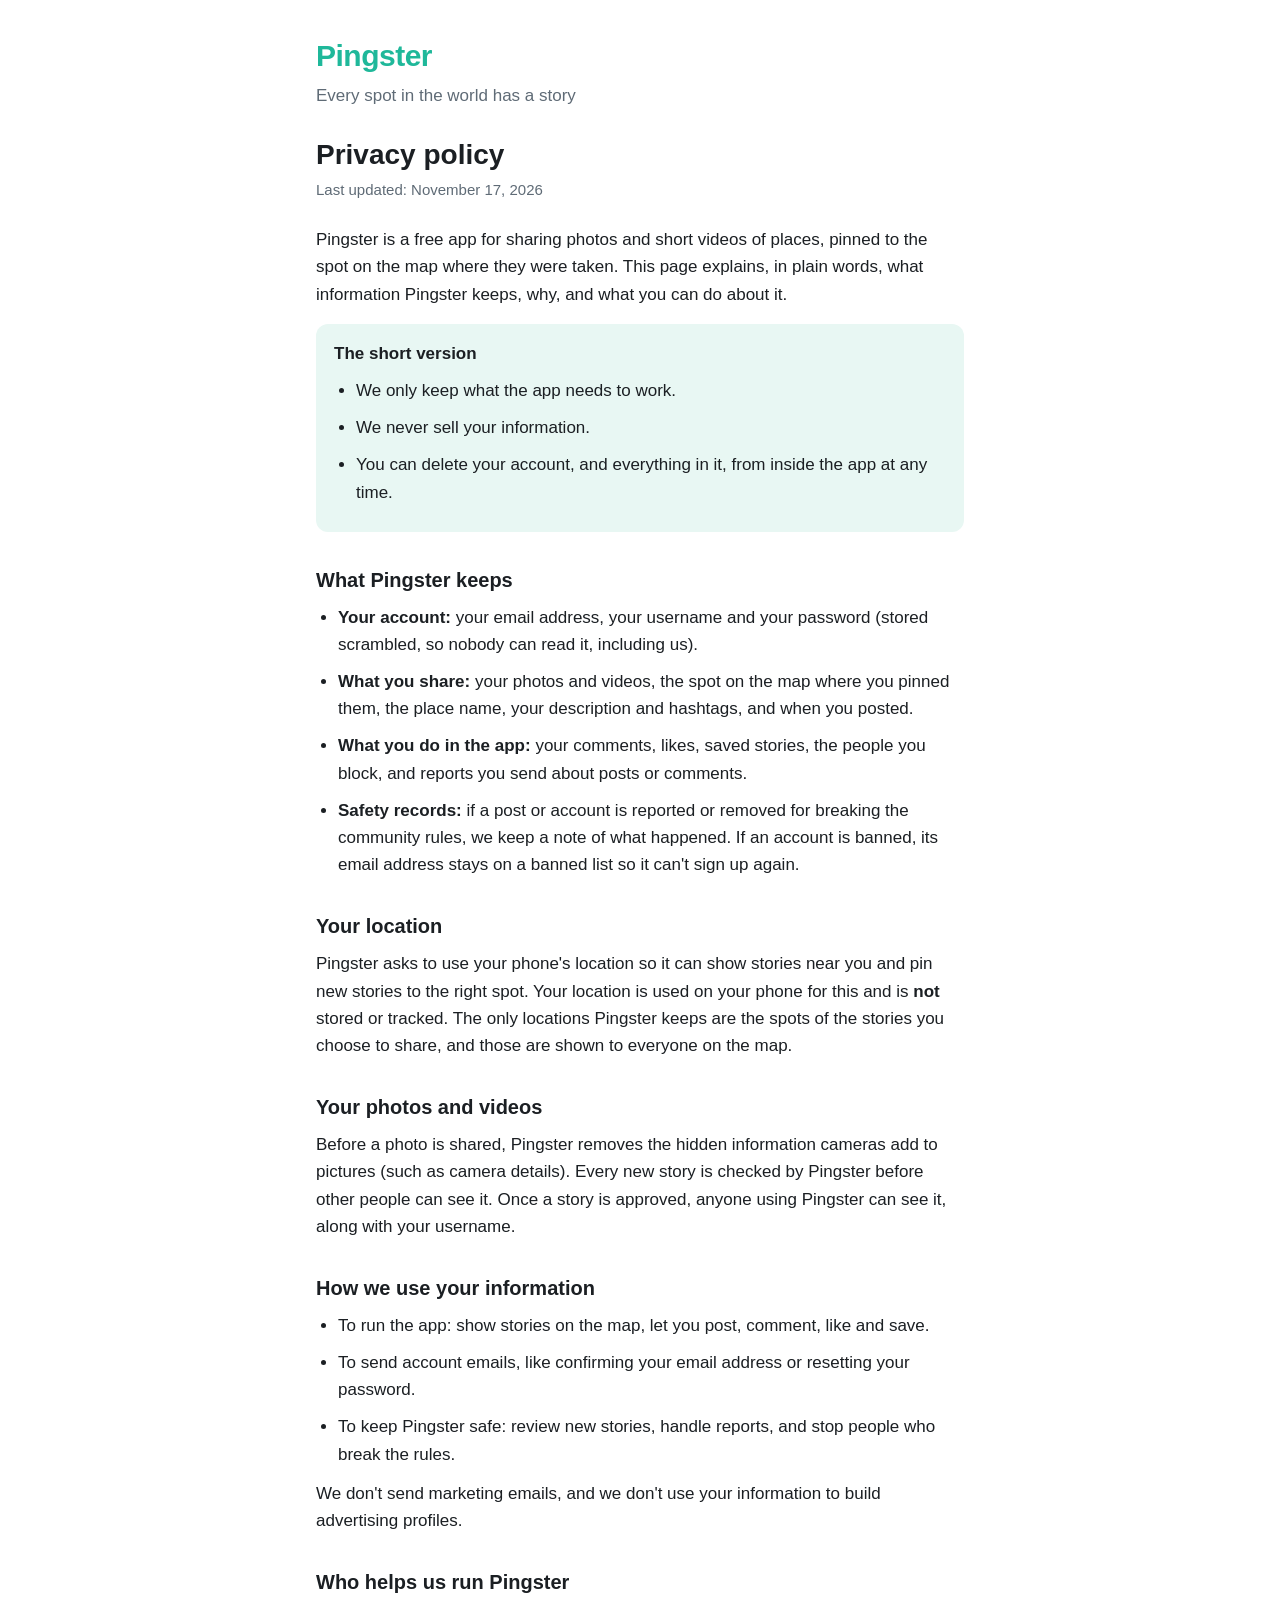
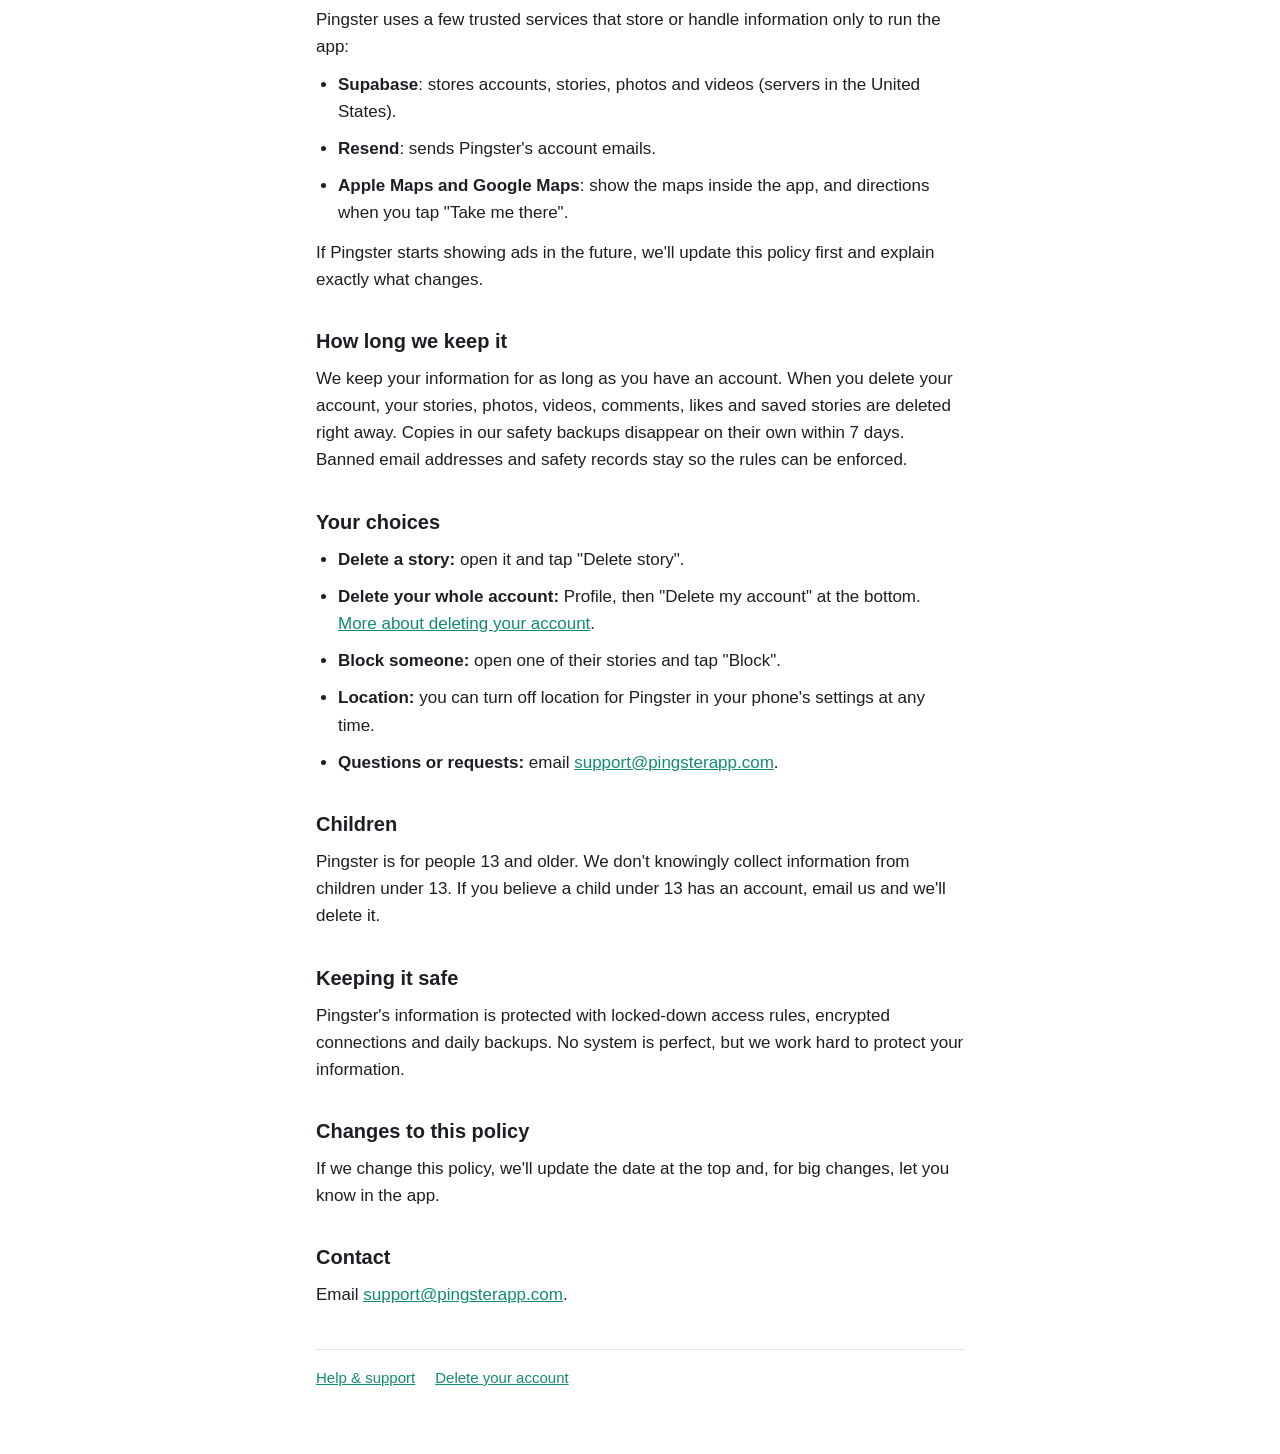
==== privacy.html @ 83fe6b77 "Delete my account (app + database), privacy policy, support and delete-account pages Co-Authored-By:" ====
<!doctype html>
<html lang="en">
<head>
  <meta charset="utf-8">
  <meta name="viewport" content="width=device-width, initial-scale=1">
  <title>Pingster privacy policy</title>
  <link rel="stylesheet" href="pages.css">
</head>
<body>
  <main>
    <a class="logo" href="index.html">Pingster</a>
    <p class="tagline">Every spot in the world has a story</p>

    <h1>Privacy policy</h1>
    <p class="updated">Last updated: November 17, 2026</p>

    <p>
      Pingster is a free app for sharing photos and short videos of places, pinned to the spot on the
      map where they were taken. This page explains, in plain words, what information Pingster
      keeps, why, and what you can do about it.
    </p>

    <div class="box">
      <p><strong>The short version</strong></p>
      <ul>
        <li>We only keep what the app needs to work.</li>
        <li>We never sell your information.</li>
        <li>You can delete your account, and everything in it, from inside the app at any time.</li>
      </ul>
    </div>

    <h2>What Pingster keeps</h2>
    <ul>
      <li><strong>Your account:</strong> your email address, your username and your password (stored scrambled, so nobody can read it, including us).</li>
      <li><strong>What you share:</strong> your photos and videos, the spot on the map where you pinned them, the place name, your description and hashtags, and when you posted.</li>
      <li><strong>What you do in the app:</strong> your comments, likes, saved stories, the people you block, and reports you send about posts or comments.</li>
      <li><strong>Safety records:</strong> if a post or account is reported or removed for breaking the community rules, we keep a note of what happened. If an account is banned, its email address stays on a banned list so it can't sign up again.</li>
    </ul>

    <h2>Your location</h2>
    <p>
      Pingster asks to use your phone's location so it can show stories near you and pin new stories
      to the right spot. Your location is used on your phone for this and is <strong>not</strong>
      stored or tracked. The only locations Pingster keeps are the spots of the stories you choose to
      share, and those are shown to everyone on the map.
    </p>

    <h2>Your photos and videos</h2>
    <p>
      Before a photo is shared, Pingster removes the hidden information cameras add to pictures
      (such as camera details). Every new story is checked by Pingster before other people can see it.
      Once a story is approved, anyone using Pingster can see it, along with your username.
    </p>

    <h2>How we use your information</h2>
    <ul>
      <li>To run the app: show stories on the map, let you post, comment, like and save.</li>
      <li>To send account emails, like confirming your email address or resetting your password.</li>
      <li>To keep Pingster safe: review new stories, handle reports, and stop people who break the rules.</li>
    </ul>
    <p>We don't send marketing emails, and we don't use your information to build advertising profiles.</p>

    <h2>Who helps us run Pingster</h2>
    <p>Pingster uses a few trusted services that store or handle information only to run the app:</p>
    <ul>
      <li><strong>Supabase</strong>: stores accounts, stories, photos and videos (servers in the United States).</li>
      <li><strong>Resend</strong>: sends Pingster's account emails.</li>
      <li><strong>Apple Maps and Google Maps</strong>: show the maps inside the app, and directions when you tap "Take me there".</li>
    </ul>
    <p>
      If Pingster starts showing ads in the future, we'll update this policy first and explain
      exactly what changes.
    </p>

    <h2>How long we keep it</h2>
    <p>
      We keep your information for as long as you have an account. When you delete your account,
      your stories, photos, videos, comments, likes and saved stories are deleted right away. Copies
      in our safety backups disappear on their own within 7 days. Banned email addresses and
      safety records stay so the rules can be enforced.
    </p>

    <h2>Your choices</h2>
    <ul>
      <li><strong>Delete a story:</strong> open it and tap "Delete story".</li>
      <li><strong>Delete your whole account:</strong> Profile, then "Delete my account" at the bottom. <a href="delete-account.html">More about deleting your account</a>.</li>
      <li><strong>Block someone:</strong> open one of their stories and tap "Block".</li>
      <li><strong>Location:</strong> you can turn off location for Pingster in your phone's settings at any time.</li>
      <li><strong>Questions or requests:</strong> email <a href="mailto:support@pingsterapp.com">support@pingsterapp.com</a>.</li>
    </ul>

    <h2>Children</h2>
    <p>
      Pingster is for people 13 and older. We don't knowingly collect information from children under 13.
      If you believe a child under 13 has an account, email us and we'll delete it.
    </p>

    <h2>Keeping it safe</h2>
    <p>
      Pingster's information is protected with locked-down access rules, encrypted connections and
      daily backups. No system is perfect, but we work hard to protect your information.
    </p>

    <h2>Changes to this policy</h2>
    <p>If we change this policy, we'll update the date at the top and, for big changes, let you know in the app.</p>

    <h2>Contact</h2>
    <p>Email <a href="mailto:support@pingsterapp.com">support@pingsterapp.com</a>.</p>

    <nav>
      <a href="support.html">Help &amp; support</a>
      <a href="delete-account.html">Delete your account</a>
    </nav>
  </main>
</body>
</html>
---- pages.css ----
/* Shared look for Pingster's reading pages (privacy, support, delete account). */
:root {
  --brand: #1FB89A; --brand-dark: #138A73; --brand-light: #E8F7F3; --border: #DDE3E8;
  --text: #1B1F23; --muted: #5F6B76; --bg: #FFFFFF; --danger: #C62828;
}
@media (prefers-color-scheme: dark) {
  :root { --text: #EEF2F4; --muted: #A9B4BD; --bg: #121619; --brand-light: #16302A; --brand-dark: #5FD6BC; --danger: #FF8A80; --border: #3A444C; }
}
* { box-sizing: border-box; }
body {
  margin: 0; background: var(--bg); color: var(--text);
  font: 17px/1.6 -apple-system, BlinkMacSystemFont, "Segoe UI", Roboto, sans-serif;
}
main { max-width: 680px; margin: 0 auto; padding: 32px 16px 64px; }
.logo { font-size: 30px; font-weight: 800; color: var(--brand); letter-spacing: -0.5px; margin: 0; text-decoration: none; }
.tagline { color: var(--muted); margin: 2px 0 28px; }
h1 { font-size: 28px; line-height: 1.25; margin: 0 0 6px; }
h2 { font-size: 20px; margin: 32px 0 8px; }
p, li { margin: 0 0 10px; }
ul, ol { padding-left: 22px; margin: 0 0 12px; }
a { color: var(--brand-dark); }
.updated { color: var(--muted); font-size: 15px; margin-bottom: 24px; }
.box { background: var(--brand-light); border-radius: 12px; padding: 16px 18px; margin: 16px 0; }
.box p:last-child, .box ul:last-child, .box ol:last-child { margin-bottom: 0; }
.warn { color: var(--danger); font-weight: 700; }
nav { margin-top: 40px; padding-top: 16px; border-top: 1px solid var(--border); display: flex; flex-wrap: wrap; gap: 8px 20px; font-size: 15px; }
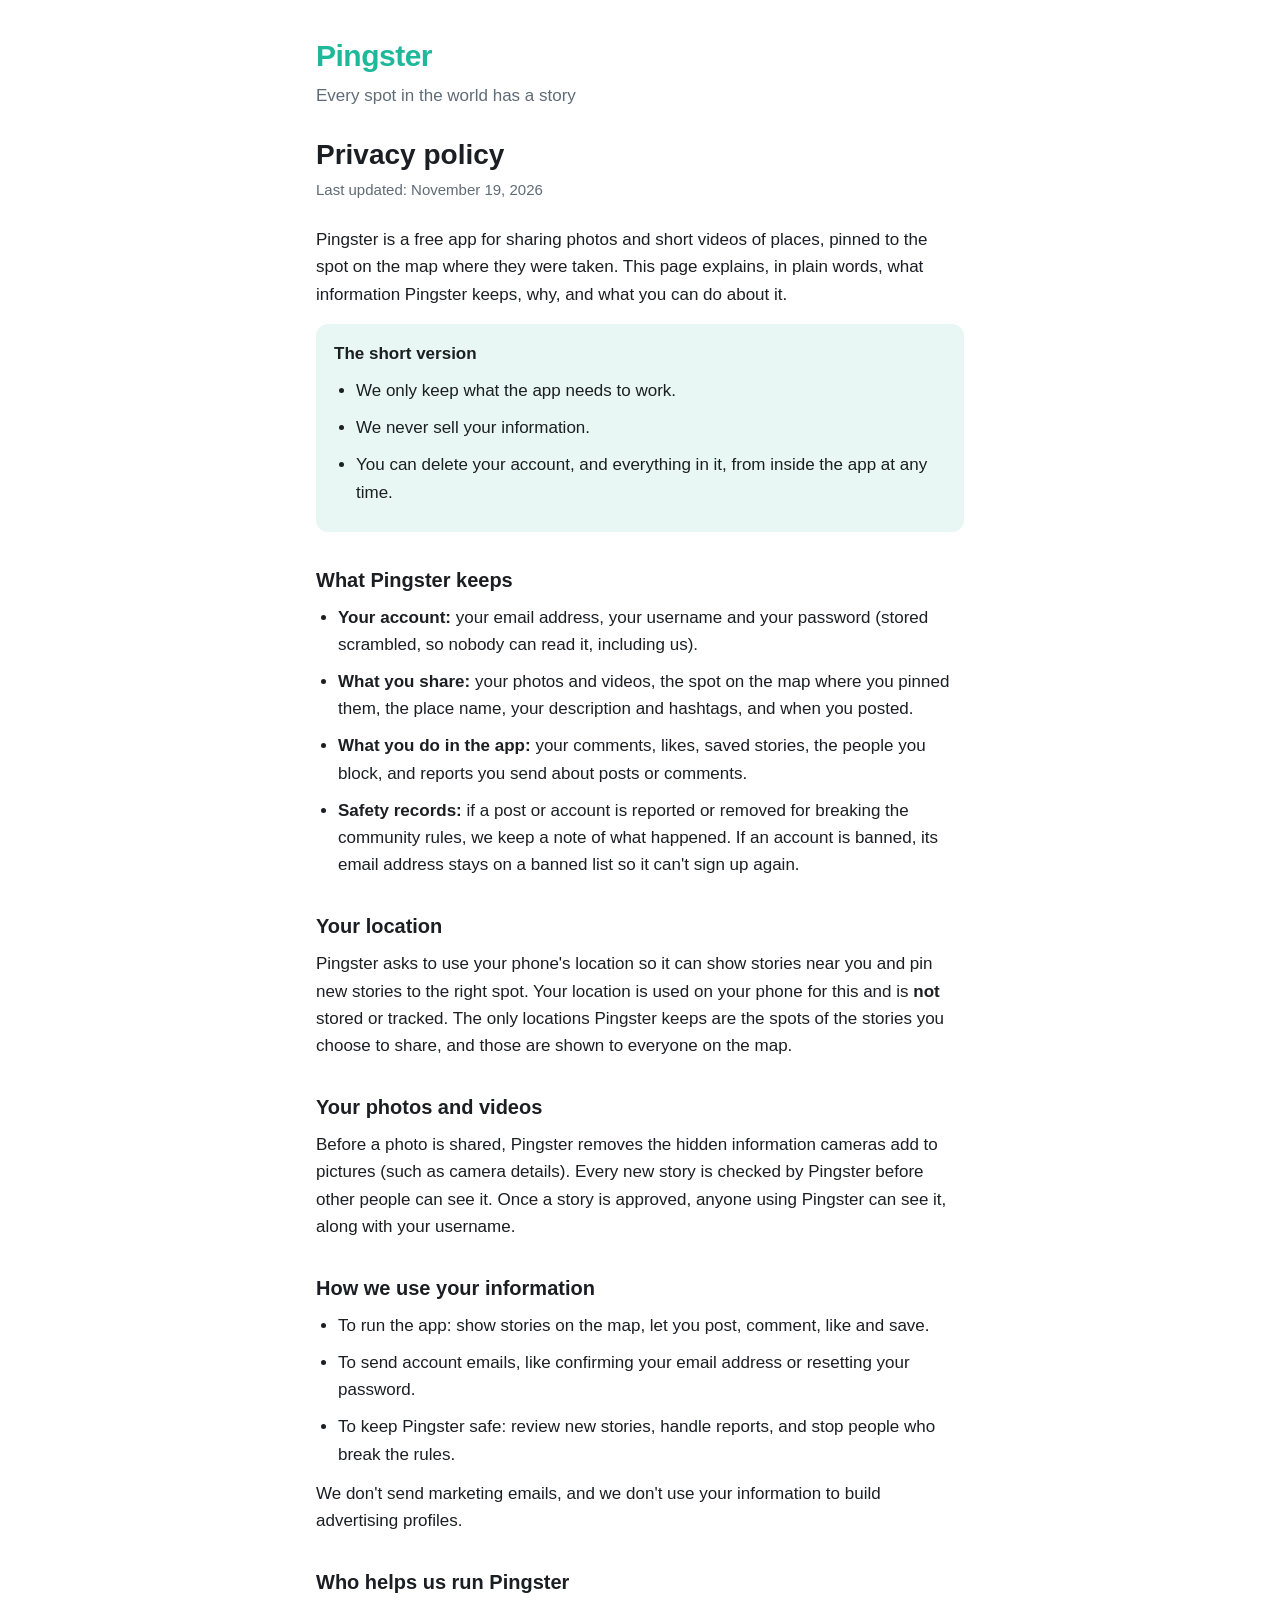
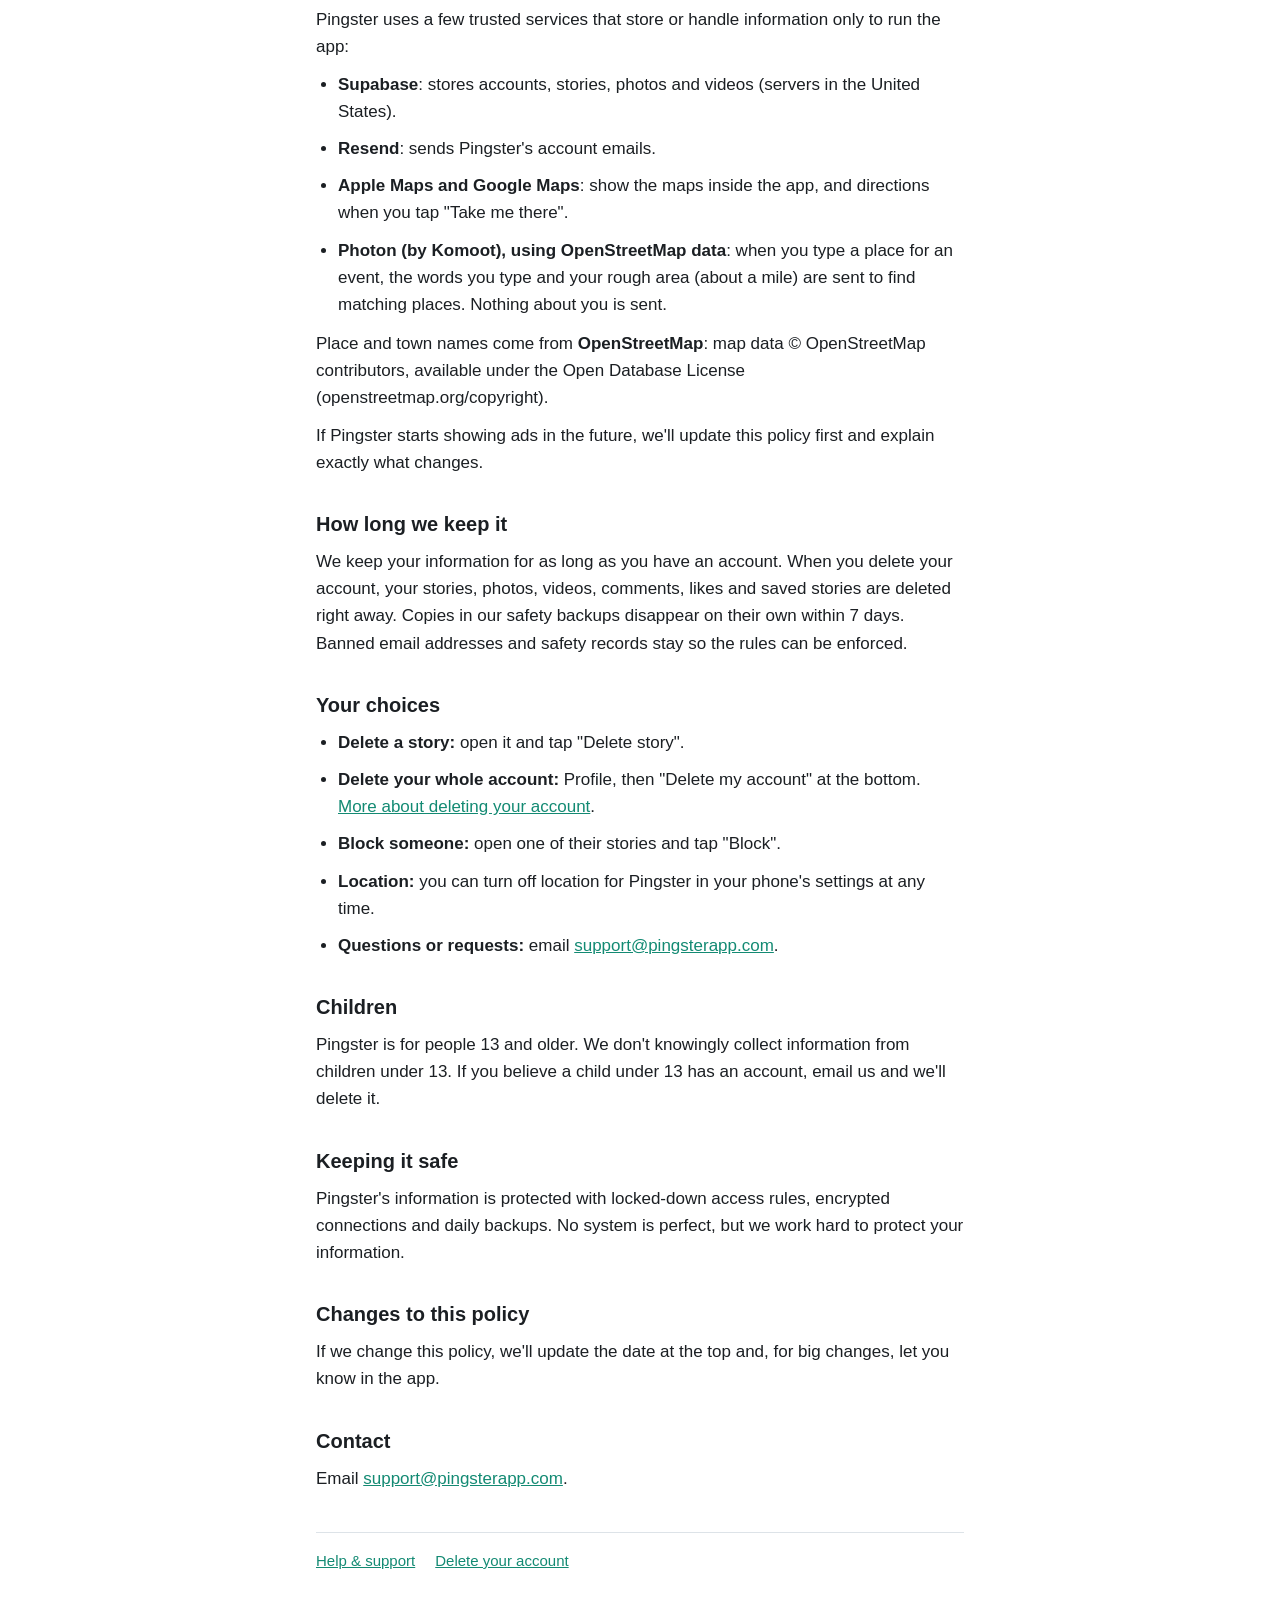
==== commit ae279400: "Events: place search with suggestions (Photon/OpenStreetMap) + Found: check; OpenStreetMap credit in" ====
--- a/privacy.html
+++ b/privacy.html
@@ -12,7 +12,7 @@
     <p class="tagline">Every spot in the world has a story</p>
 
     <h1>Privacy policy</h1>
-    <p class="updated">Last updated: November 17, 2026</p>
+    <p class="updated">Last updated: November 19, 2026</p>
 
     <p>
       Pingster is a free app for sharing photos and short videos of places, pinned to the spot on the
@@ -66,7 +66,12 @@
       <li><strong>Supabase</strong>: stores accounts, stories, photos and videos (servers in the United States).</li>
       <li><strong>Resend</strong>: sends Pingster's account emails.</li>
       <li><strong>Apple Maps and Google Maps</strong>: show the maps inside the app, and directions when you tap "Take me there".</li>
+      <li><strong>Photon (by Komoot), using OpenStreetMap data</strong>: when you type a place for an event, the words you type and your rough area (about a mile) are sent to find matching places. Nothing about you is sent.</li>
     </ul>
+    <p>
+      Place and town names come from <strong>OpenStreetMap</strong>: map data © OpenStreetMap
+      contributors, available under the Open Database License (openstreetmap.org/copyright).
+    </p>
     <p>
       If Pingster starts showing ads in the future, we'll update this policy first and explain
       exactly what changes.
